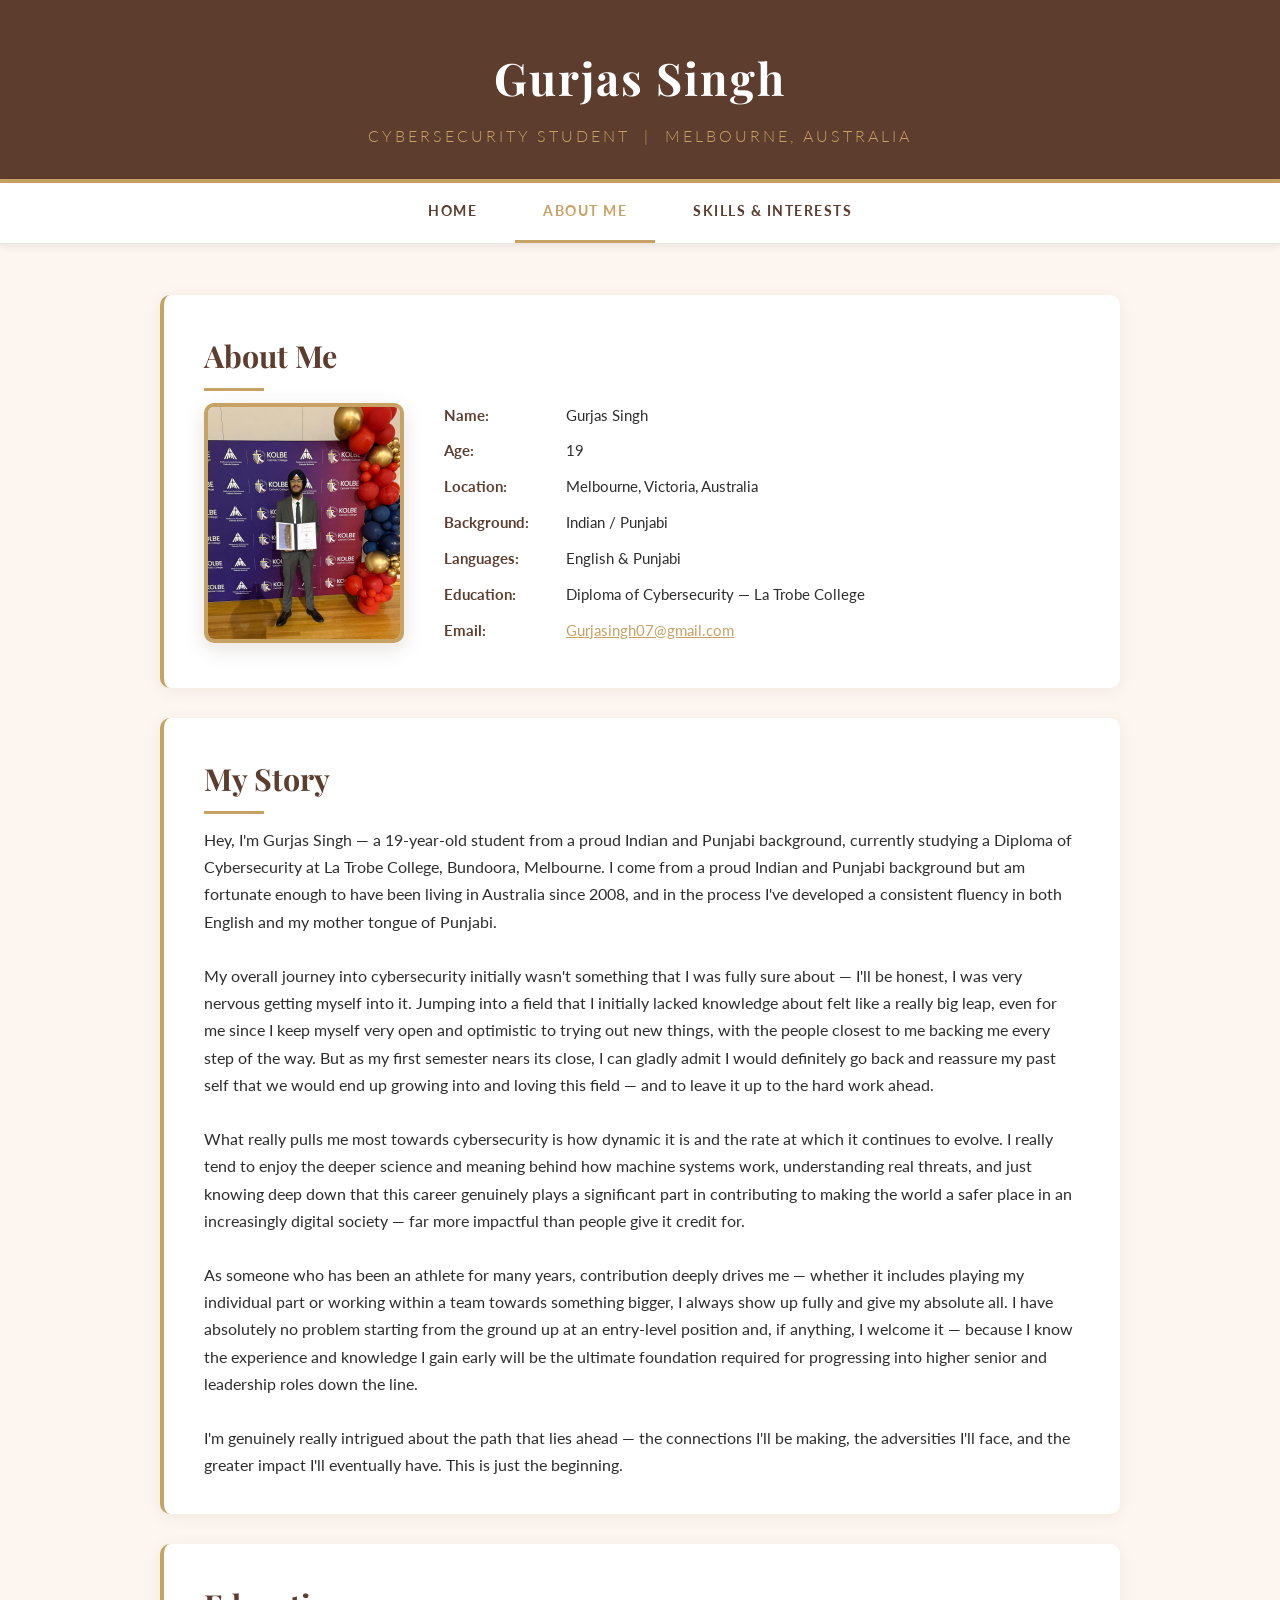
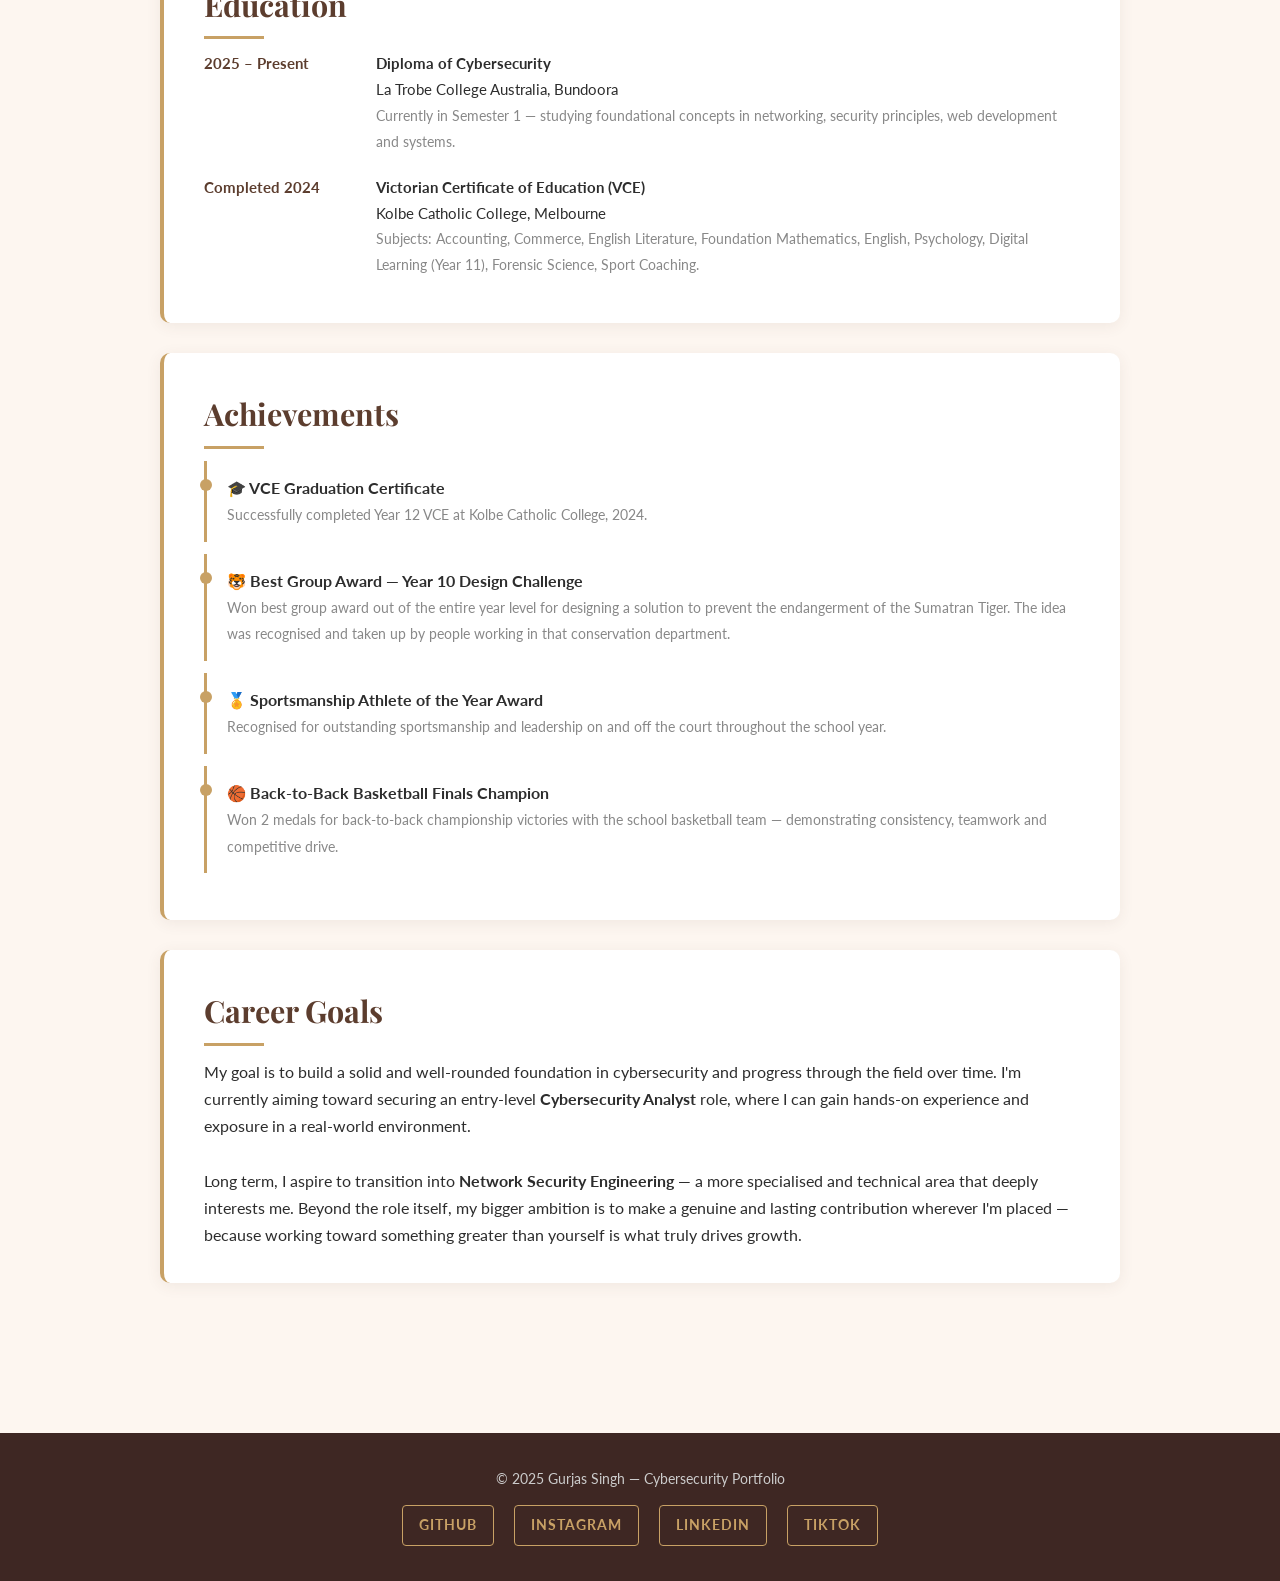
==== about.html @ c28b1977 "Add files via upload" ====
<!DOCTYPE html>
<html lang="en">
<head>
  <meta charset="UTF-8" />
  <meta name="viewport" content="width=device-width, initial-scale=1.0"/>
  <title>About Me | Gurjas Singh</title>
  <link rel="stylesheet" href="css/style.css" />
</head>
<body>

  <!-- =============================================
       HEADER - Same on every page
       ============================================= -->
  <header>
    <h1>Gurjas Singh</h1>
    <p class="tagline">Cybersecurity Student &nbsp;|&nbsp; Melbourne, Australia</p>
  </header>

  <!-- =============================================
       NAV - "active" is on About Me this time
       ============================================= -->
  <nav>
    <a href="index.html">Home</a>
    <a href="about.html" class="active">About Me</a>
    <a href="skills.html">Skills &amp; Interests</a>
  </nav>

  <main>

    <!-- =============================================
         PROFILE SECTION
         Photo + quick personal details
         ============================================= -->
    <div class="card">
      <h2 class="section-title">About Me</h2>
      <br/>
      <div class="about-grid">

        <!-- Profile Photo -->
        <img
          src="images/profile.jpg"
          alt="Gurjas Singh"
          class="about-photo"
        />

        <!-- Quick Info Labels -->
        <div class="about-details">
          <div class="info-row">
            <span class="info-label">Name:</span>
            <span>Gurjas Singh</span>
          </div>
          <div class="info-row">
            <span class="info-label">Age:</span>
            <span>19</span>
          </div>
          <div class="info-row">
            <span class="info-label">Location:</span>
            <span>Melbourne, Victoria, Australia</span>
          </div>
          <div class="info-row">
            <span class="info-label">Background:</span>
            <span>Indian / Punjabi</span>
          </div>
          <div class="info-row">
            <span class="info-label">Languages:</span>
            <span>English &amp; Punjabi</span>
          </div>
          <div class="info-row">
            <span class="info-label">Education:</span>
            <span>Diploma of Cybersecurity — La Trobe College</span>
          </div>
          <div class="info-row">
            <span class="info-label">Email:</span>
            <span><a href="mailto:Gurjasingh07@gmail.com" style="color: var(--accent);">Gurjasingh07@gmail.com</a></span>
          </div>
        </div>

      </div>
    </div>

    <!-- =============================================
         BIO SECTION
         Your full polished biography
         ============================================= -->
    <div class="card">
      <h2 class="section-title">My Story</h2>
      <br/>
      <p>
        Hey, I'm Gurjas Singh — a 19-year-old student from a proud Indian and Punjabi
        background, currently studying a Diploma of Cybersecurity at La Trobe College,
        Bundoora, Melbourne. I come from a proud Indian and Punjabi background but am
        fortunate enough to have been living in Australia since 2008, and in the process
        I've developed a consistent fluency in both English and my mother tongue of Punjabi.
      </p>
      <br/>
      <p>
        My overall journey into cybersecurity initially wasn't something that I was fully
        sure about — I'll be honest, I was very nervous getting myself into it. Jumping
        into a field that I initially lacked knowledge about felt like a really big leap,
        even for me since I keep myself very open and optimistic to trying out new things,
        with the people closest to me backing me every step of the way. But as my first
        semester nears its close, I can gladly admit I would definitely go back and
        reassure my past self that we would end up growing into and loving this field —
        and to leave it up to the hard work ahead.
      </p>
      <br/>
      <p>
        What really pulls me most towards cybersecurity is how dynamic it is and the rate
        at which it continues to evolve. I really tend to enjoy the deeper science and
        meaning behind how machine systems work, understanding real threats, and just
        knowing deep down that this career genuinely plays a significant part in
        contributing to making the world a safer place in an increasingly digital society
        — far more impactful than people give it credit for.
      </p>
      <br/>
      <p>
        As someone who has been an athlete for many years, contribution deeply drives me —
        whether it includes playing my individual part or working within a team towards
        something bigger, I always show up fully and give my absolute all. I have
        absolutely no problem starting from the ground up at an entry-level position and,
        if anything, I welcome it — because I know the experience and knowledge I gain
        early will be the ultimate foundation required for progressing into higher senior
        and leadership roles down the line.
      </p>
      <br/>
      <p>
        I'm genuinely really intrigued about the path that lies ahead — the connections
        I'll be making, the adversities I'll face, and the greater impact I'll eventually
        have. This is just the beginning.
      </p>
    </div>

    <!-- =============================================
         EDUCATION SECTION
         School history and current study
         ============================================= -->
    <div class="card">
      <h2 class="section-title">Education</h2>
      <br/>

      <div class="info-row" style="margin-bottom: 20px;">
        <span class="info-label" style="min-width:160px;">2025 – Present</span>
        <div>
          <strong>Diploma of Cybersecurity</strong><br/>
          La Trobe College Australia, Bundoora<br/>
          <span style="color:#888; font-size:0.9rem;">
            Currently in Semester 1 — studying foundational concepts in
            networking, security principles, web development and systems.
          </span>
        </div>
      </div>

      <div class="info-row">
        <span class="info-label" style="min-width:160px;">Completed 2024</span>
        <div>
          <strong>Victorian Certificate of Education (VCE)</strong><br/>
          Kolbe Catholic College, Melbourne<br/>
          <span style="color:#888; font-size:0.9rem;">
            Subjects: Accounting, Commerce, English Literature, Foundation
            Mathematics, English, Psychology, Digital Learning (Year 11),
            Forensic Science, Sport Coaching.
          </span>
        </div>
      </div>

    </div>

    <!-- =============================================
         ACHIEVEMENTS SECTION
         Timeline-style list of awards & milestones
         ============================================= -->
    <div class="card">
      <h2 class="section-title">Achievements</h2>
      <br/>
      <ul class="achievement-list">

        <li>
          <strong>🎓 VCE Graduation Certificate</strong><br/>
          <span style="color:#888; font-size:0.9rem;">
            Successfully completed Year 12 VCE at Kolbe Catholic College, 2024.
          </span>
        </li>

        <li>
          <strong>🐯 Best Group Award — Year 10 Design Challenge</strong><br/>
          <span style="color:#888; font-size:0.9rem;">
            Won best group award out of the entire year level for designing
            a solution to prevent the endangerment of the Sumatran Tiger.
            The idea was recognised and taken up by people working in that
            conservation department.
          </span>
        </li>

        <li>
          <strong>🏅 Sportsmanship Athlete of the Year Award</strong><br/>
          <span style="color:#888; font-size:0.9rem;">
            Recognised for outstanding sportsmanship and leadership on
            and off the court throughout the school year.
          </span>
        </li>

        <li>
          <strong>🏀 Back-to-Back Basketball Finals Champion</strong><br/>
          <span style="color:#888; font-size:0.9rem;">
            Won 2 medals for back-to-back championship victories with the
            school basketball team — demonstrating consistency, teamwork
            and competitive drive.
          </span>
        </li>

      </ul>
    </div>

    <!-- =============================================
         CAREER GOALS SECTION
         ============================================= -->
    <div class="card">
      <h2 class="section-title">Career Goals</h2>
      <br/>
      <p>
        My goal is to build a solid and well-rounded foundation in cybersecurity
        and progress through the field over time. I'm currently aiming toward
        securing an entry-level <strong>Cybersecurity Analyst</strong> role, where
        I can gain hands-on experience and exposure in a real-world environment.
      </p>
      <br/>
      <p>
        Long term, I aspire to transition into <strong>Network Security Engineering</strong>
        — a more specialised and technical area that deeply interests me. Beyond
        the role itself, my bigger ambition is to make a genuine and lasting
        contribution wherever I'm placed — because working toward something
        greater than yourself is what truly drives growth.
      </p>
    </div>

  </main>

  <!-- =============================================
       FOOTER - Same on every page
       ============================================= -->
  <footer>
    <p>© 2025 Gurjas Singh — Cybersecurity Portfolio</p>
    <div class="social-links">
      <a href="https://github.com/Gurjas9090" target="_blank">GitHub</a>
      <a href="https://www.instagram.com/gurjas4037/" target="_blank">Instagram</a>
      <a href="https://www.linkedin.com/" target="_blank">LinkedIn</a>
      <a href="https://www.tiktok.com/" target="_blank">TikTok</a>
    </div>
  </footer>

</body>
</html>
---- css/style.css ----
/* ============================================
   GURJAS SINGH - PORTFOLIO STYLESHEET
   All pages use this single CSS file
   ============================================ */

/* --- Google Fonts Import ---
   Playfair Display = elegant heading font
   Lato = clean, readable body font         */
@import url('https://fonts.googleapis.com/css2?family=Playfair+Display:wght@400;600;700&family=Lato:wght@300;400;700&display=swap');

/* --- CSS Variables (Colour Palette) ---
   Change a colour here = changes everywhere */
:root {
  --bg:         #fdf6f0;   /* warm cream background    */
  --primary:    #5c3d2e;   /* deep brown - headings    */
  --accent:     #c8a165;   /* gold - highlights        */
  --text:       #2d2d2d;   /* near-black - body text   */
  --footer-bg:  #3e2723;   /* dark brown - footer      */
  --white:      #ffffff;   /* white - cards            */
  --light-grey: #f0e8e0;   /* soft warm grey - dividers*/
}

/* --- Reset & Base ---
   Removes default browser spacing/sizing   */
* {
  margin: 0;
  padding: 0;
  box-sizing: border-box;
}

body {
  font-family: 'Lato', sans-serif;
  background-color: var(--bg);
  color: var(--text);
  line-height: 1.7;
}

/* ============================================
   HEADER
   The top banner shown on every page
   ============================================ */
header {
  background-color: var(--primary);
  color: var(--white);
  padding: 40px 20px 30px;
  text-align: center;
  border-bottom: 4px solid var(--accent);
}

header h1 {
  font-family: 'Playfair Display', serif;
  font-size: 2.8rem;
  letter-spacing: 2px;
  color: var(--white);
}

header p.tagline {
  font-size: 1rem;
  color: var(--accent);
  letter-spacing: 3px;
  text-transform: uppercase;
  margin-top: 6px;
  font-weight: 300;
}

/* ============================================
   NAVIGATION BAR
   Links to all 3 pages, consistent on each
   ============================================ */
nav {
  background-color: var(--white);
  border-bottom: 2px solid var(--light-grey);
  display: flex;
  justify-content: center;
  gap: 10px;
  padding: 0;
  position: sticky;   /* stays at top when scrolling */
  top: 0;
  z-index: 100;
  box-shadow: 0 2px 8px rgba(0,0,0,0.07);
}

nav a {
  display: inline-block;
  padding: 16px 28px;
  text-decoration: none;
  color: var(--primary);
  font-family: 'Lato', sans-serif;
  font-weight: 700;
  font-size: 0.9rem;
  letter-spacing: 1.5px;
  text-transform: uppercase;
  transition: all 0.3s ease;   /* smooth hover effect */
  border-bottom: 3px solid transparent;
}

nav a:hover,
nav a.active {
  color: var(--accent);
  border-bottom: 3px solid var(--accent);
}

/* ============================================
   MAIN CONTENT WRAPPER
   Centres and limits the width of all content
   ============================================ */
main {
  max-width: 1000px;
  margin: 0 auto;
  padding: 50px 20px 60px;
}

/* ============================================
   SECTION TITLES
   Reusable heading style for all sections
   ============================================ */
.section-title {
  font-family: 'Playfair Display', serif;
  font-size: 1.9rem;
  color: var(--primary);
  margin-bottom: 12px;
  position: relative;
  display: inline-block;
}

/* Decorative underline on section titles */
.section-title::after {
  content: '';
  display: block;
  width: 60px;
  height: 3px;
  background-color: var(--accent);
  margin-top: 6px;
}

/* ============================================
   CARDS
   White boxes used to hold content sections
   ============================================ */
.card {
  background-color: var(--white);
  border-radius: 10px;
  padding: 35px 40px;
  margin-bottom: 30px;
  box-shadow: 0 3px 15px rgba(92, 61, 46, 0.08);
  border-left: 4px solid var(--accent);
}

/* ============================================
   HOME PAGE - HERO SECTION
   The big welcome banner on index.html
   ============================================ */
.hero {
  display: flex;
  align-items: center;
  gap: 50px;
  padding: 60px 20px;
  max-width: 1000px;
  margin: 0 auto;
}

.hero-photo {
  width: 220px;
  height: 220px;
  border-radius: 50%;           /* makes it a circle    */
  object-fit: cover;            /* crops photo neatly   */
  object-position: top;
  border: 5px solid var(--accent);
  box-shadow: 0 8px 25px rgba(92, 61, 46, 0.2);
  flex-shrink: 0;
}

.hero-text h2 {
  font-family: 'Playfair Display', serif;
  font-size: 2.4rem;
  color: var(--primary);
  line-height: 1.2;
}

.hero-text h2 span {
  color: var(--accent);
}

.hero-text p {
  margin-top: 14px;
  font-size: 1.05rem;
  color: var(--text);
  max-width: 520px;
}

/* CTA Button on home page */
.btn {
  display: inline-block;
  margin-top: 22px;
  padding: 12px 30px;
  background-color: var(--primary);
  color: var(--white);
  text-decoration: none;
  border-radius: 6px;
  font-weight: 700;
  letter-spacing: 1px;
  font-size: 0.9rem;
  text-transform: uppercase;
  transition: background 0.3s ease, transform 0.2s ease;
}

.btn:hover {
  background-color: var(--accent);
  transform: translateY(-2px);   /* subtle lift effect */
}

/* ============================================
   HOME PAGE - HIGHLIGHTS ROW
   3 info boxes below the hero section
   ============================================ */
.highlights {
  display: grid;
  grid-template-columns: repeat(3, 1fr);   /* 3 equal columns */
  gap: 24px;
  max-width: 1000px;
  margin: 0 auto 50px;
  padding: 0 20px;
}

.highlight-box {
  background: var(--white);
  border-radius: 10px;
  padding: 30px 24px;
  text-align: center;
  box-shadow: 0 3px 15px rgba(92, 61, 46, 0.08);
  border-top: 4px solid var(--accent);
  transition: transform 0.3s ease;
}

.highlight-box:hover {
  transform: translateY(-5px);
}

.highlight-box .icon {
  font-size: 2rem;
  margin-bottom: 10px;
}

.highlight-box h3 {
  font-family: 'Playfair Display', serif;
  color: var(--primary);
  font-size: 1.1rem;
  margin-bottom: 8px;
}

.highlight-box p {
  font-size: 0.9rem;
  color: #666;
}

/* ============================================
   ABOUT PAGE - PROFILE SECTION
   ============================================ */
.about-grid {
  display: grid;
  grid-template-columns: 200px 1fr;
  gap: 40px;
  align-items: start;
}

.about-photo {
  width: 200px;
  height: 240px;
  object-fit: cover;
  object-position: top;
  border-radius: 10px;
  border: 4px solid var(--accent);
  box-shadow: 0 6px 20px rgba(92, 61, 46, 0.15);
}

.about-details p {
  margin-bottom: 14px;
  font-size: 1rem;
}

/* Info label/value pairs e.g. "Name: Gurjas Singh" */
.info-row {
  display: flex;
  gap: 12px;
  margin-bottom: 10px;
  font-size: 0.95rem;
}

.info-label {
  font-weight: 700;
  color: var(--primary);
  min-width: 110px;
}

/* ============================================
   ACHIEVEMENTS - Timeline style list
   ============================================ */
.achievement-list {
  list-style: none;
  padding: 0;
}

.achievement-list li {
  padding: 14px 0 14px 20px;
  border-left: 3px solid var(--accent);
  margin-bottom: 12px;
  font-size: 0.97rem;
  position: relative;
}

/* Gold dot on each achievement */
.achievement-list li::before {
  content: '';
  width: 12px;
  height: 12px;
  background: var(--accent);
  border-radius: 50%;
  position: absolute;
  left: -7px;
  top: 18px;
}

/* ============================================
   SKILLS PAGE - Skill Bars
   ============================================ */
.skill-item {
  margin-bottom: 20px;
}

.skill-item label {
  display: flex;
  justify-content: space-between;
  font-weight: 700;
  color: var(--primary);
  margin-bottom: 6px;
  font-size: 0.95rem;
}

.skill-bar {
  background-color: var(--light-grey);
  border-radius: 20px;
  height: 12px;
  overflow: hidden;
}

.skill-fill {
  height: 100%;
  background: linear-gradient(90deg, var(--primary), var(--accent));
  border-radius: 20px;
  transition: width 1s ease;
}

/* ============================================
   INTERESTS - Tag style chips
   ============================================ */
.interests-grid {
  display: flex;
  flex-wrap: wrap;
  gap: 12px;
  margin-top: 10px;
}

.interest-tag {
  background-color: var(--light-grey);
  color: var(--primary);
  padding: 10px 20px;
  border-radius: 30px;
  font-size: 0.9rem;
  font-weight: 700;
  border: 2px solid var(--accent);
  transition: all 0.3s ease;
}

.interest-tag:hover {
  background-color: var(--accent);
  color: var(--white);
}

/* ============================================
   CONTACT FORM
   ============================================ */
.contact-form {
  display: flex;
  flex-direction: column;
  gap: 16px;
}

.contact-form input,
.contact-form textarea {
  padding: 14px 16px;
  border: 2px solid var(--light-grey);
  border-radius: 8px;
  font-family: 'Lato', sans-serif;
  font-size: 1rem;
  background-color: var(--bg);
  color: var(--text);
  transition: border-color 0.3s ease;
}

.contact-form input:focus,
.contact-form textarea:focus {
  outline: none;
  border-color: var(--accent);
}

.contact-form textarea {
  resize: vertical;
  min-height: 130px;
}

.contact-form button {
  padding: 14px;
  background-color: var(--primary);
  color: var(--white);
  border: none;
  border-radius: 8px;
  font-size: 1rem;
  font-weight: 700;
  cursor: pointer;
  letter-spacing: 1px;
  text-transform: uppercase;
  transition: background 0.3s ease;
}

.contact-form button:hover {
  background-color: var(--accent);
}

/* Form validation feedback */
.form-msg {
  display: none;
  padding: 12px;
  border-radius: 8px;
  font-weight: 700;
  text-align: center;
}

.form-msg.success {
  background-color: #e8f5e9;
  color: #2e7d32;
  display: block;
}

.form-msg.error {
  background-color: #fdecea;
  color: #c62828;
  display: block;
}

/* ============================================
   FOOTER
   Shown on every page - social media links
   ============================================ */
footer {
  background-color: var(--footer-bg);
  color: #ccc;
  text-align: center;
  padding: 35px 20px;
  margin-top: 60px;
}

footer p {
  font-size: 0.85rem;
  margin-bottom: 14px;
}

.social-links {
  display: flex;
  justify-content: center;
  gap: 20px;
  flex-wrap: wrap;
}

.social-links a {
  color: var(--accent);
  text-decoration: none;
  font-weight: 700;
  font-size: 0.85rem;
  letter-spacing: 1px;
  text-transform: uppercase;
  padding: 8px 16px;
  border: 1px solid var(--accent);
  border-radius: 4px;
  transition: all 0.3s ease;
}

.social-links a:hover {
  background-color: var(--accent);
  color: var(--footer-bg);
}

/* ============================================
   DIVIDER LINE
   Decorative separator between sections
   ============================================ */
.divider {
  border: none;
  border-top: 2px solid var(--light-grey);
  margin: 40px 0;
}

/* ============================================
   RESPONSIVE - Mobile Friendly
   Adjusts layout for smaller screens
   ============================================ */
@media (max-width: 700px) {
  header h1 { font-size: 1.9rem; }

  .hero {
    flex-direction: column;
    text-align: center;
    padding: 40px 20px;
  }

  .highlights {
    grid-template-columns: 1fr;
  }

  .about-grid {
    grid-template-columns: 1fr;
  }

  .about-photo {
    width: 100%;
    height: 260px;
  }

  nav {
    flex-wrap: wrap;
  }

  nav a {
    padding: 12px 16px;
    font-size: 0.8rem;
  }
}
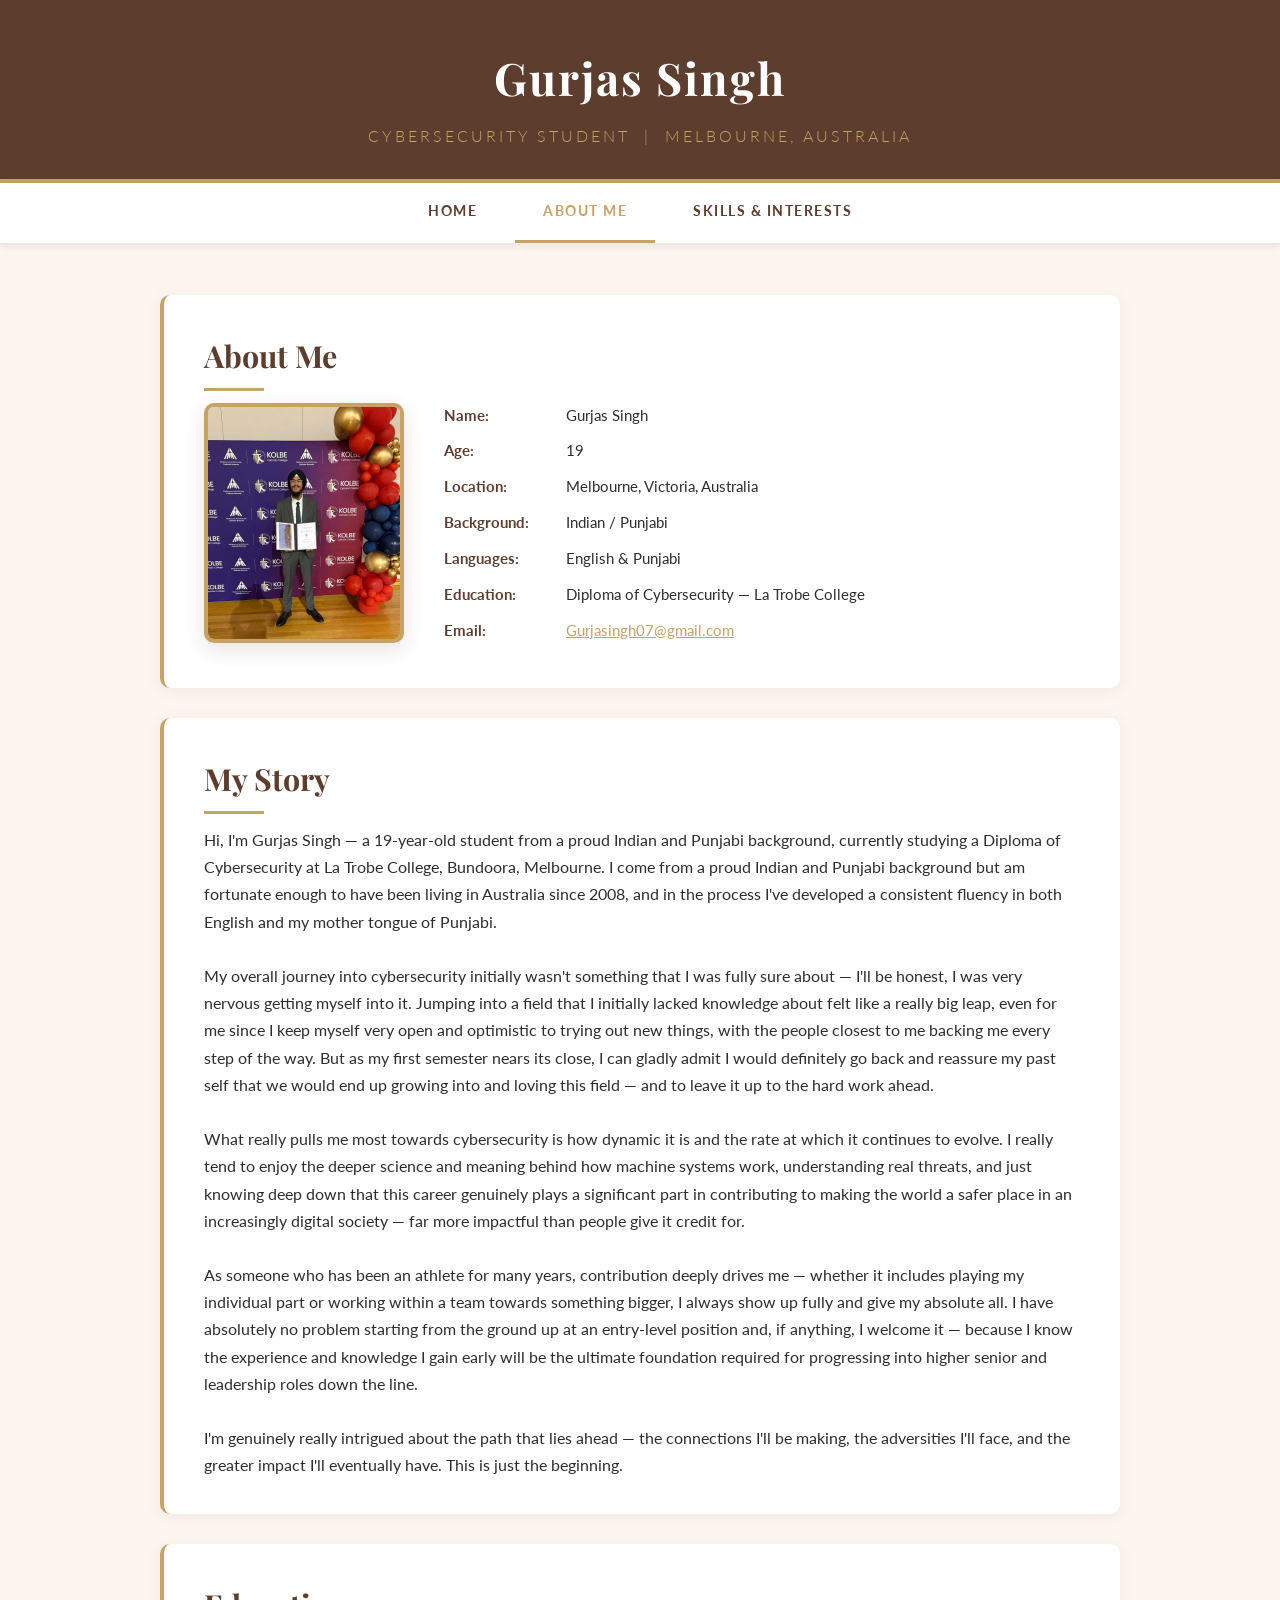
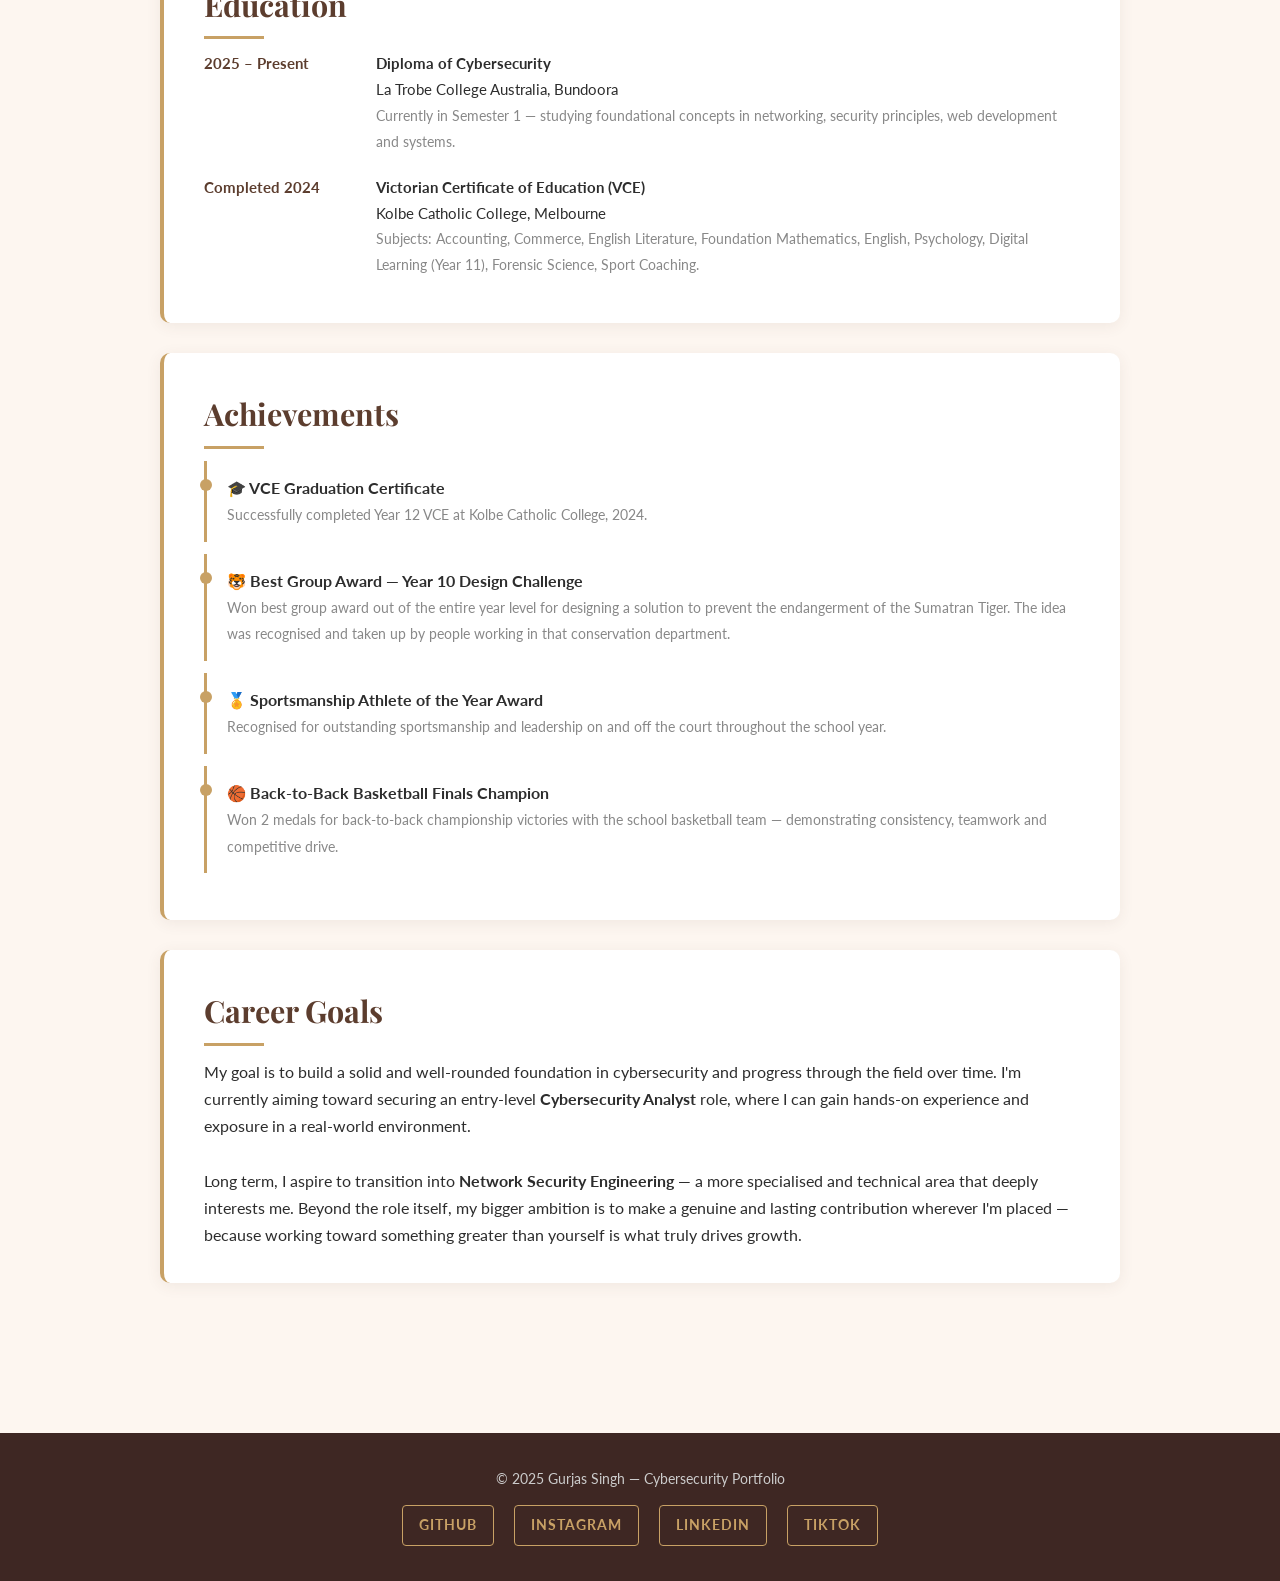
==== commit 1cc34714: "Update about.html" ====
--- a/about.html
+++ b/about.html
@@ -86,7 +86,7 @@
       <h2 class="section-title">My Story</h2>
       <br/>
       <p>
-        Hey, I'm Gurjas Singh — a 19-year-old student from a proud Indian and Punjabi
+        Hi, I'm Gurjas Singh — a 19-year-old student from a proud Indian and Punjabi
         background, currently studying a Diploma of Cybersecurity at La Trobe College,
         Bundoora, Melbourne. I come from a proud Indian and Punjabi background but am
         fortunate enough to have been living in Australia since 2008, and in the process
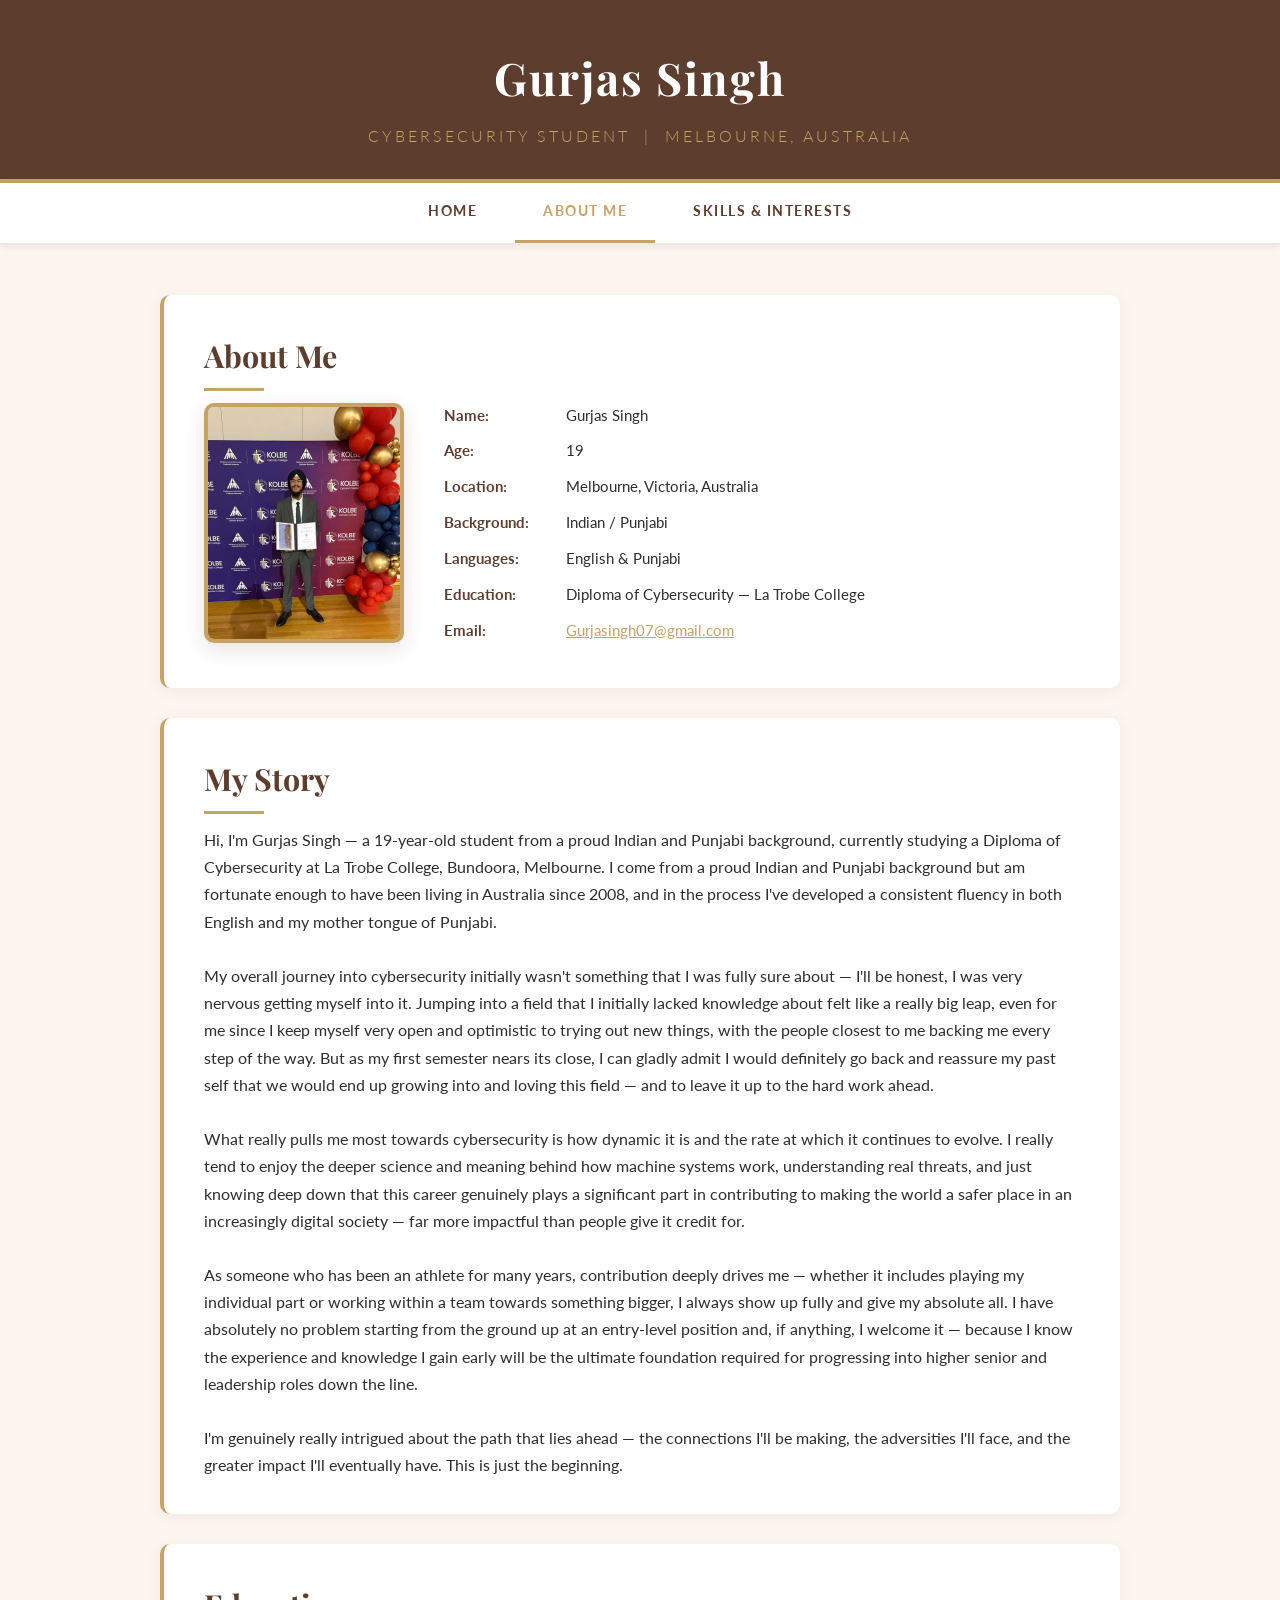
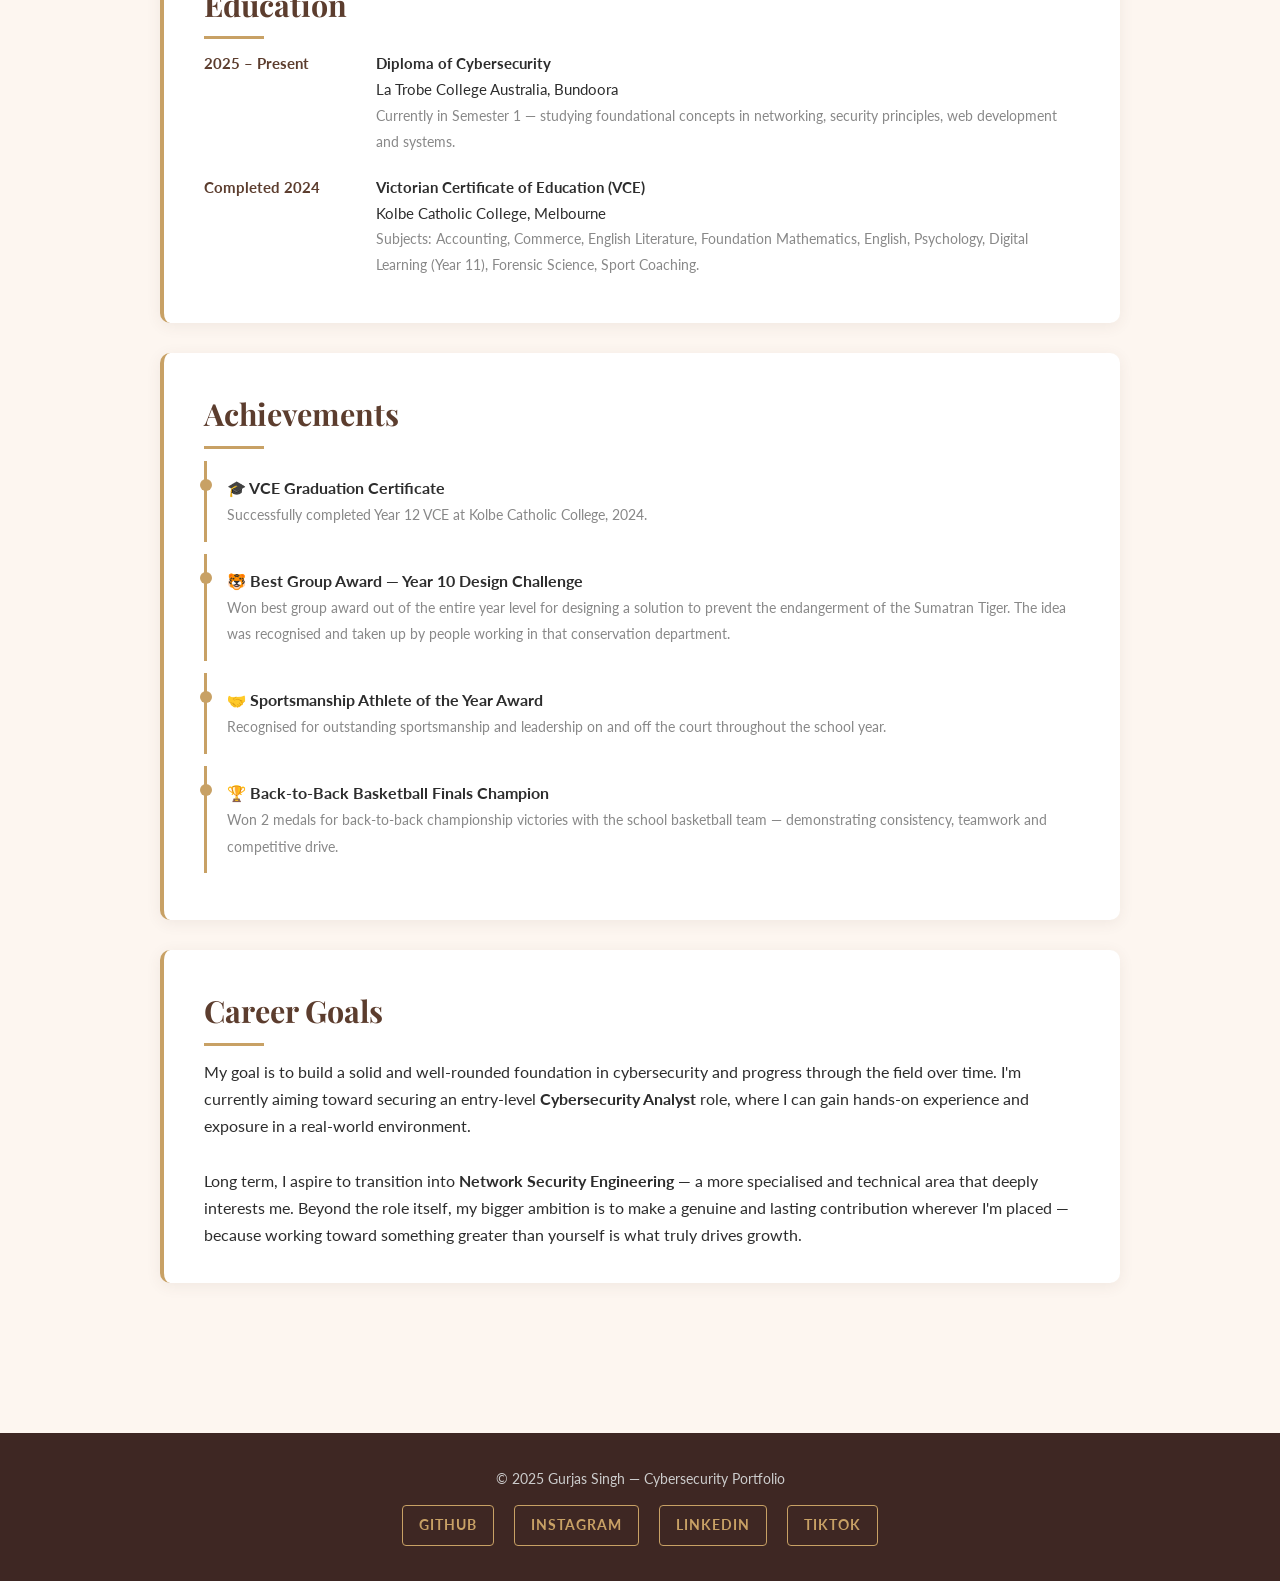
==== commit eac07a51: "Update about.html" ====
--- a/about.html
+++ b/about.html
@@ -192,7 +192,7 @@
         </li>
 
         <li>
-          <strong>🏅 Sportsmanship Athlete of the Year Award</strong><br/>
+          <strong>🤝 Sportsmanship Athlete of the Year Award</strong><br/>
           <span style="color:#888; font-size:0.9rem;">
             Recognised for outstanding sportsmanship and leadership on
             and off the court throughout the school year.
@@ -200,7 +200,7 @@
         </li>
 
         <li>
-          <strong>🏀 Back-to-Back Basketball Finals Champion</strong><br/>
+          <strong>🏆 Back-to-Back Basketball Finals Champion</strong><br/>
           <span style="color:#888; font-size:0.9rem;">
             Won 2 medals for back-to-back championship victories with the
             school basketball team — demonstrating consistency, teamwork
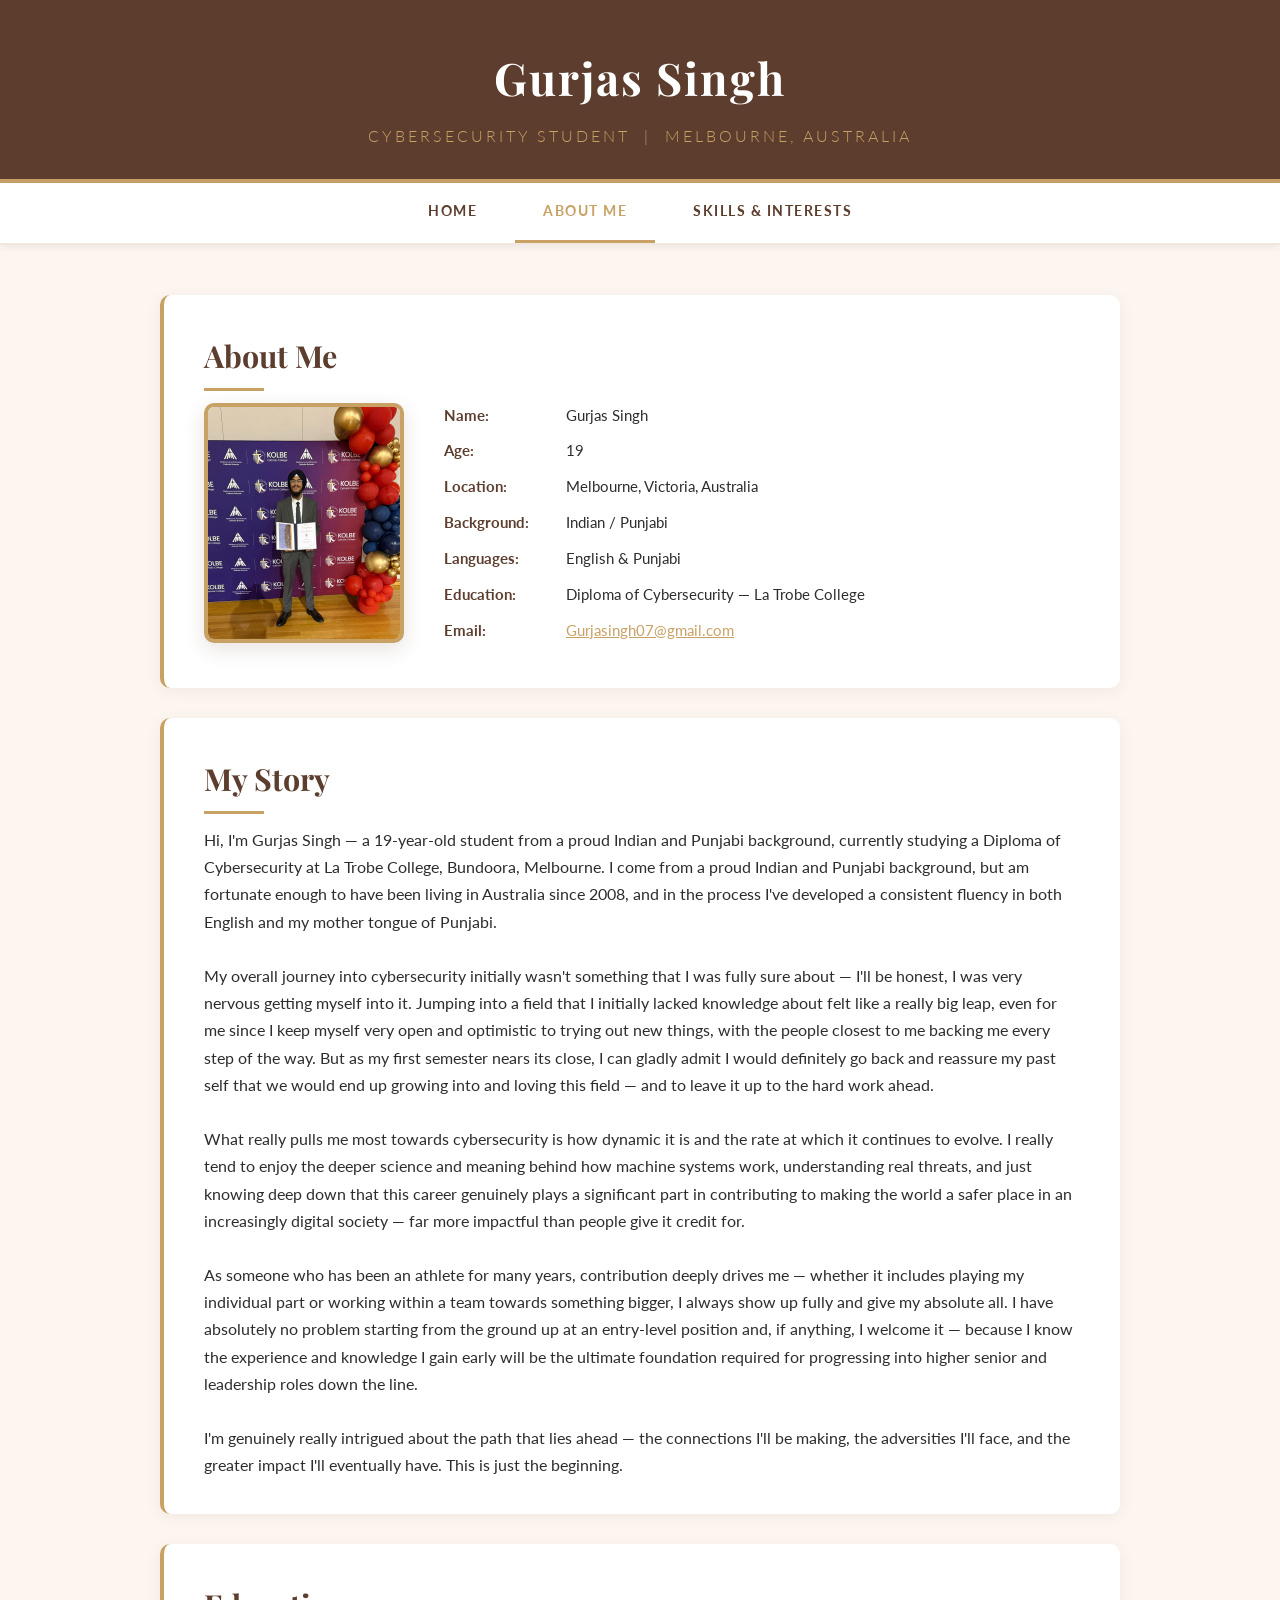
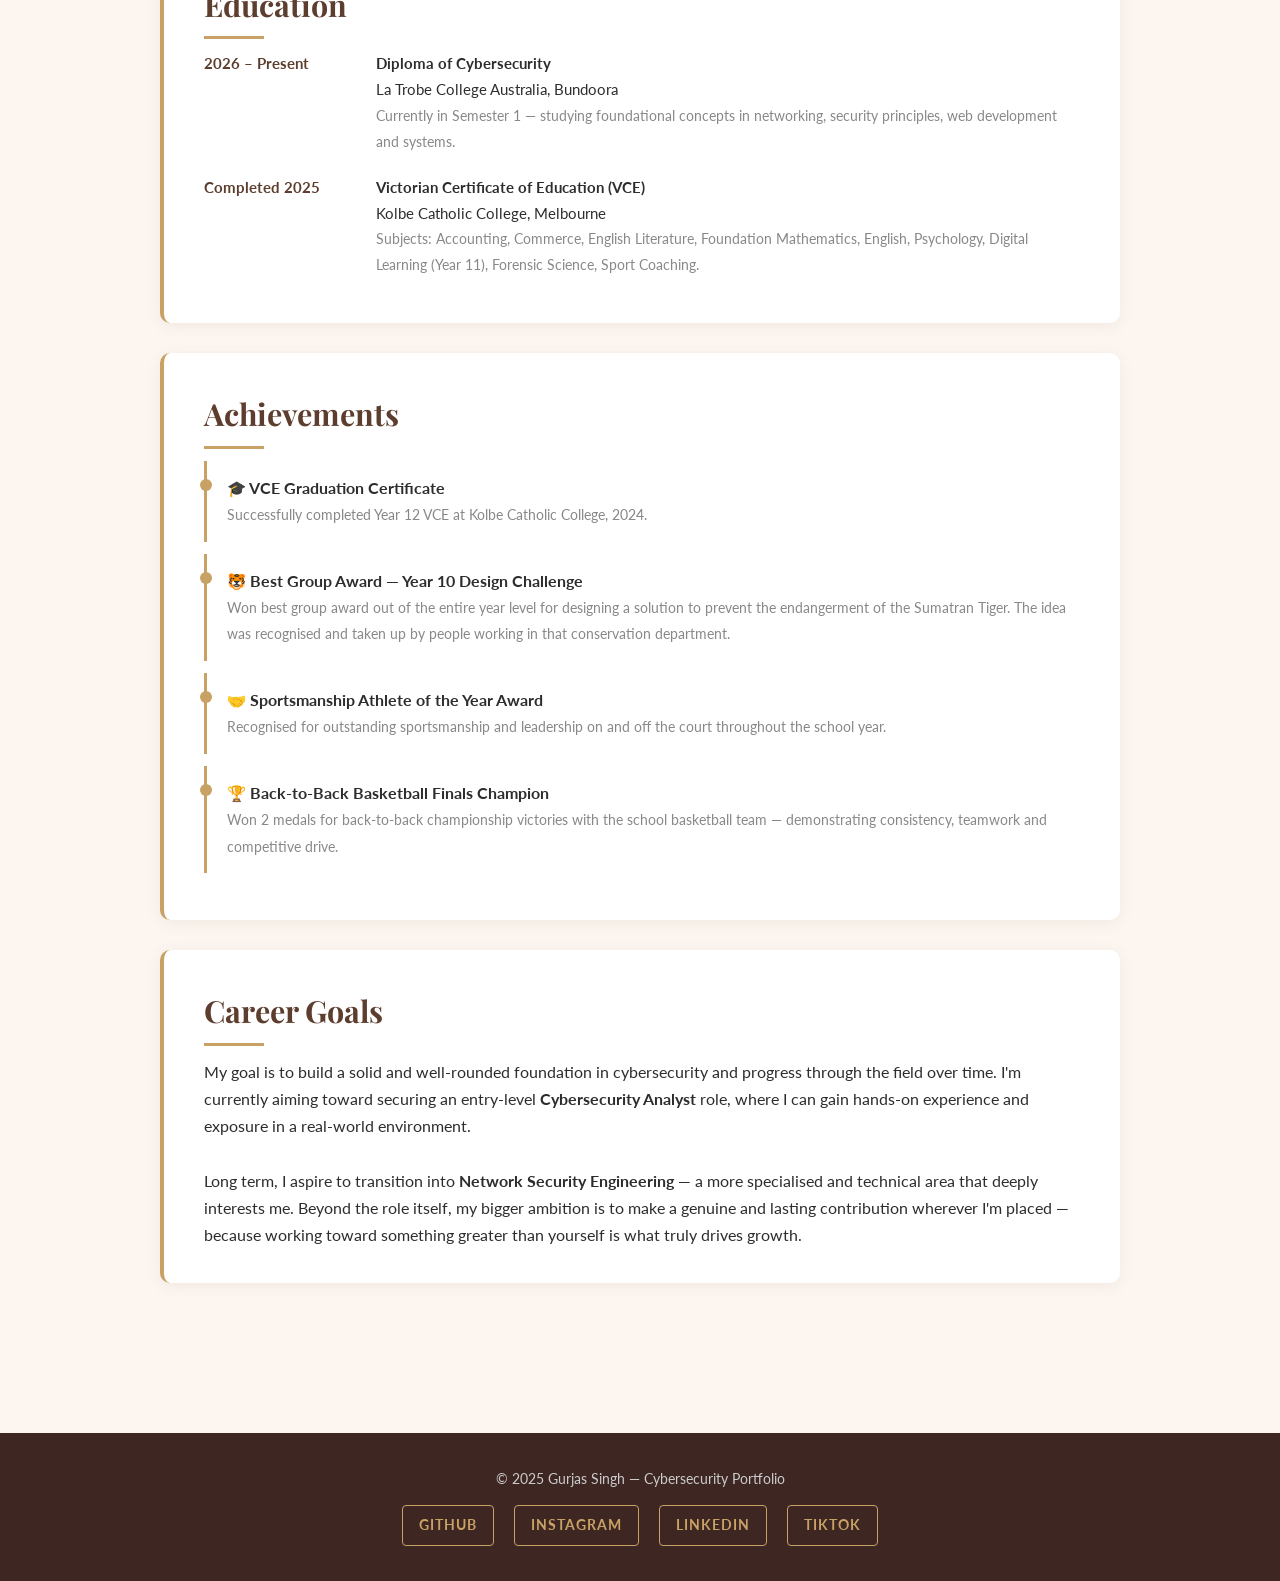
==== commit 12e63a60: "Update about.html" ====
--- a/about.html
+++ b/about.html
@@ -88,7 +88,7 @@
       <p>
         Hi, I'm Gurjas Singh — a 19-year-old student from a proud Indian and Punjabi
         background, currently studying a Diploma of Cybersecurity at La Trobe College,
-        Bundoora, Melbourne. I come from a proud Indian and Punjabi background but am
+        Bundoora, Melbourne. I come from a proud Indian and Punjabi background, but am
         fortunate enough to have been living in Australia since 2008, and in the process
         I've developed a consistent fluency in both English and my mother tongue of Punjabi.
       </p>
@@ -139,7 +139,7 @@
       <br/>
 
       <div class="info-row" style="margin-bottom: 20px;">
-        <span class="info-label" style="min-width:160px;">2025 – Present</span>
+        <span class="info-label" style="min-width:160px;">2026 – Present</span>
         <div>
           <strong>Diploma of Cybersecurity</strong><br/>
           La Trobe College Australia, Bundoora<br/>
@@ -151,7 +151,7 @@
       </div>
 
       <div class="info-row">
-        <span class="info-label" style="min-width:160px;">Completed 2024</span>
+        <span class="info-label" style="min-width:160px;">Completed 2025</span>
         <div>
           <strong>Victorian Certificate of Education (VCE)</strong><br/>
           Kolbe Catholic College, Melbourne<br/>
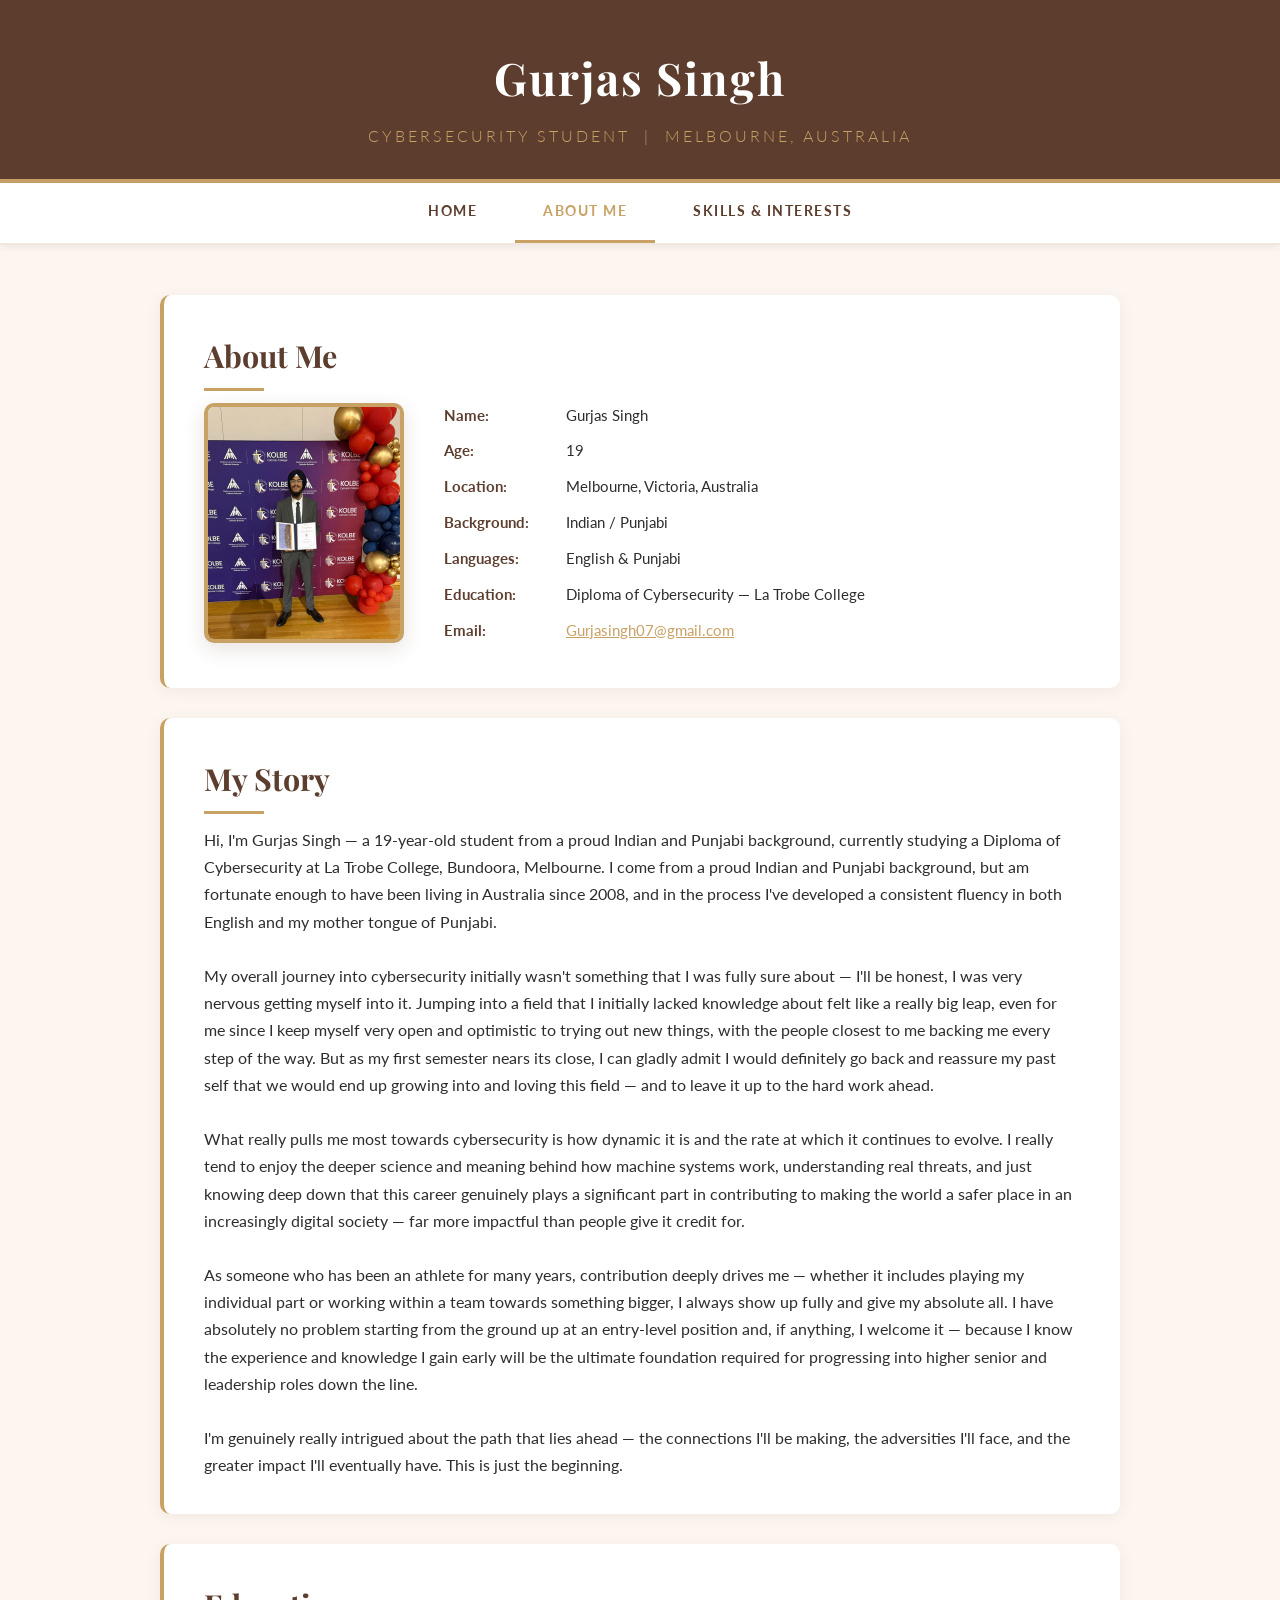
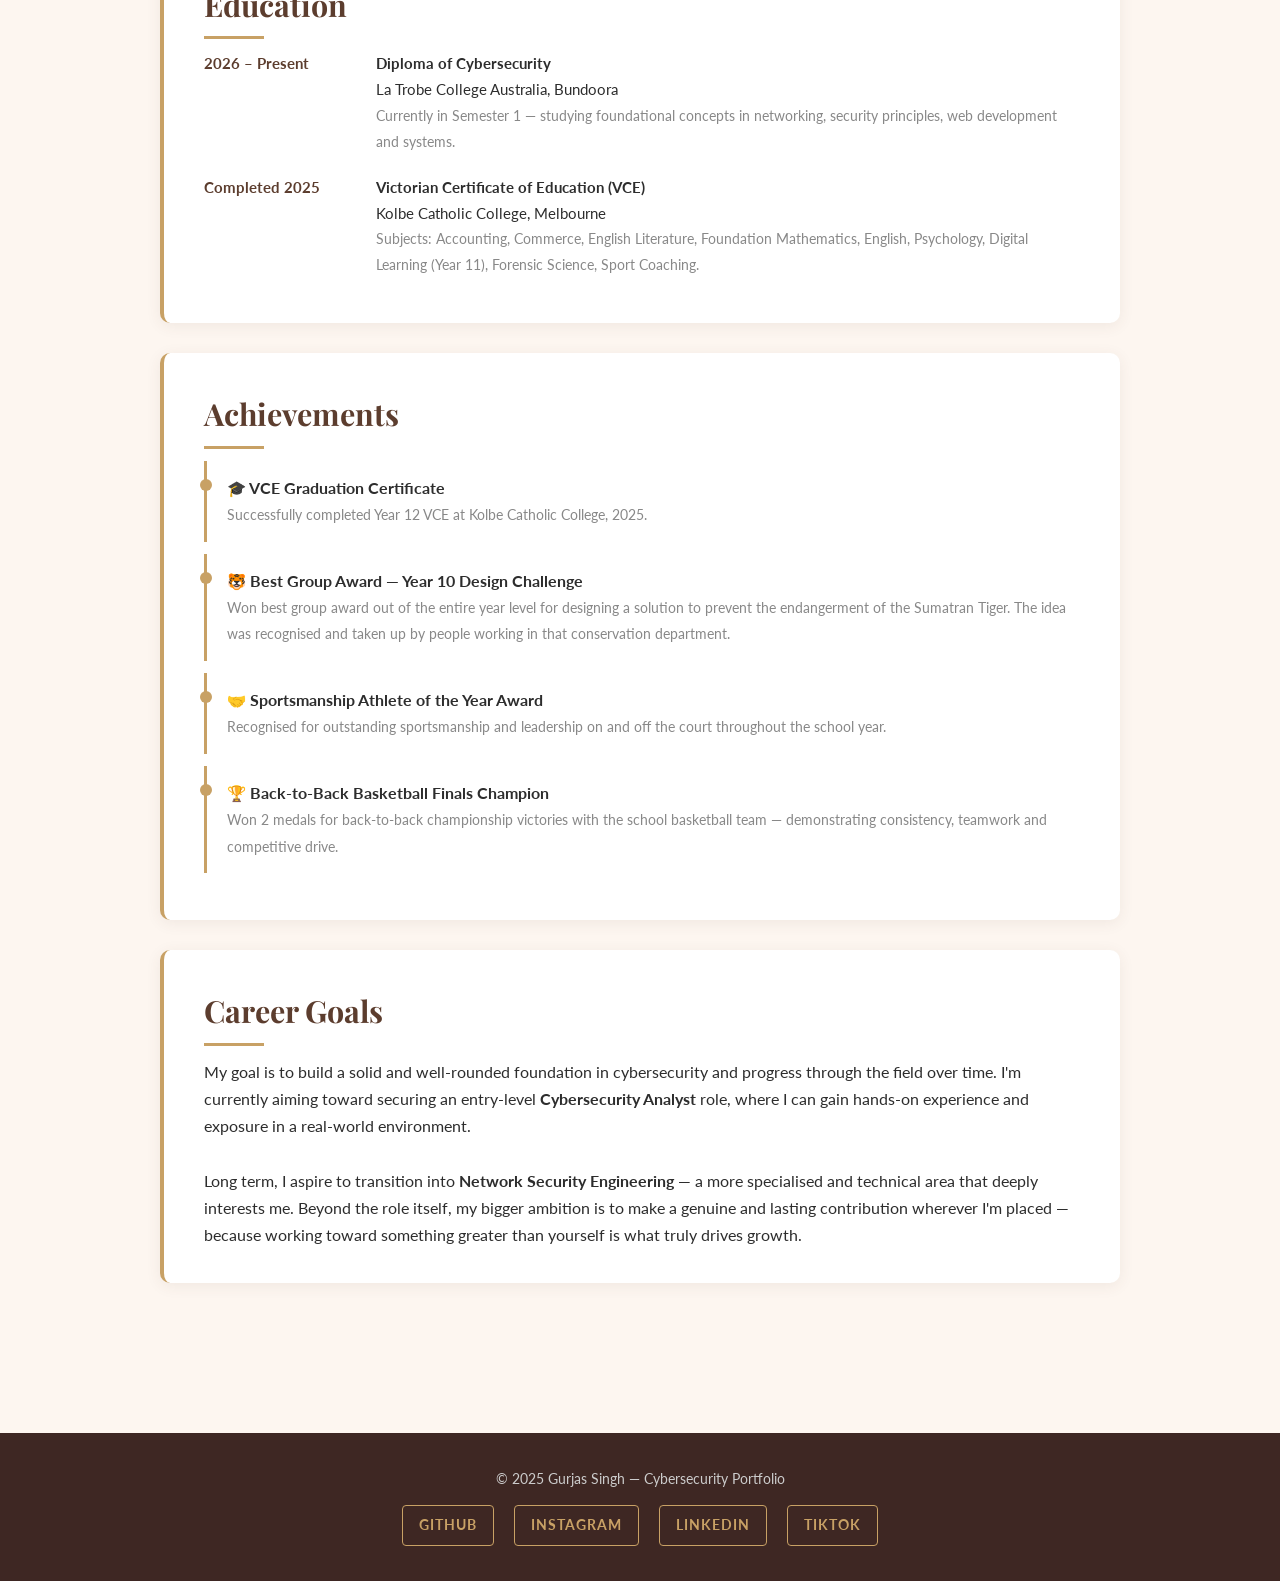
==== commit 42f23557: "Update about.html" ====
--- a/about.html
+++ b/about.html
@@ -177,7 +177,7 @@
         <li>
           <strong>🎓 VCE Graduation Certificate</strong><br/>
           <span style="color:#888; font-size:0.9rem;">
-            Successfully completed Year 12 VCE at Kolbe Catholic College, 2024.
+            Successfully completed Year 12 VCE at Kolbe Catholic College, 2025.
           </span>
         </li>
 
